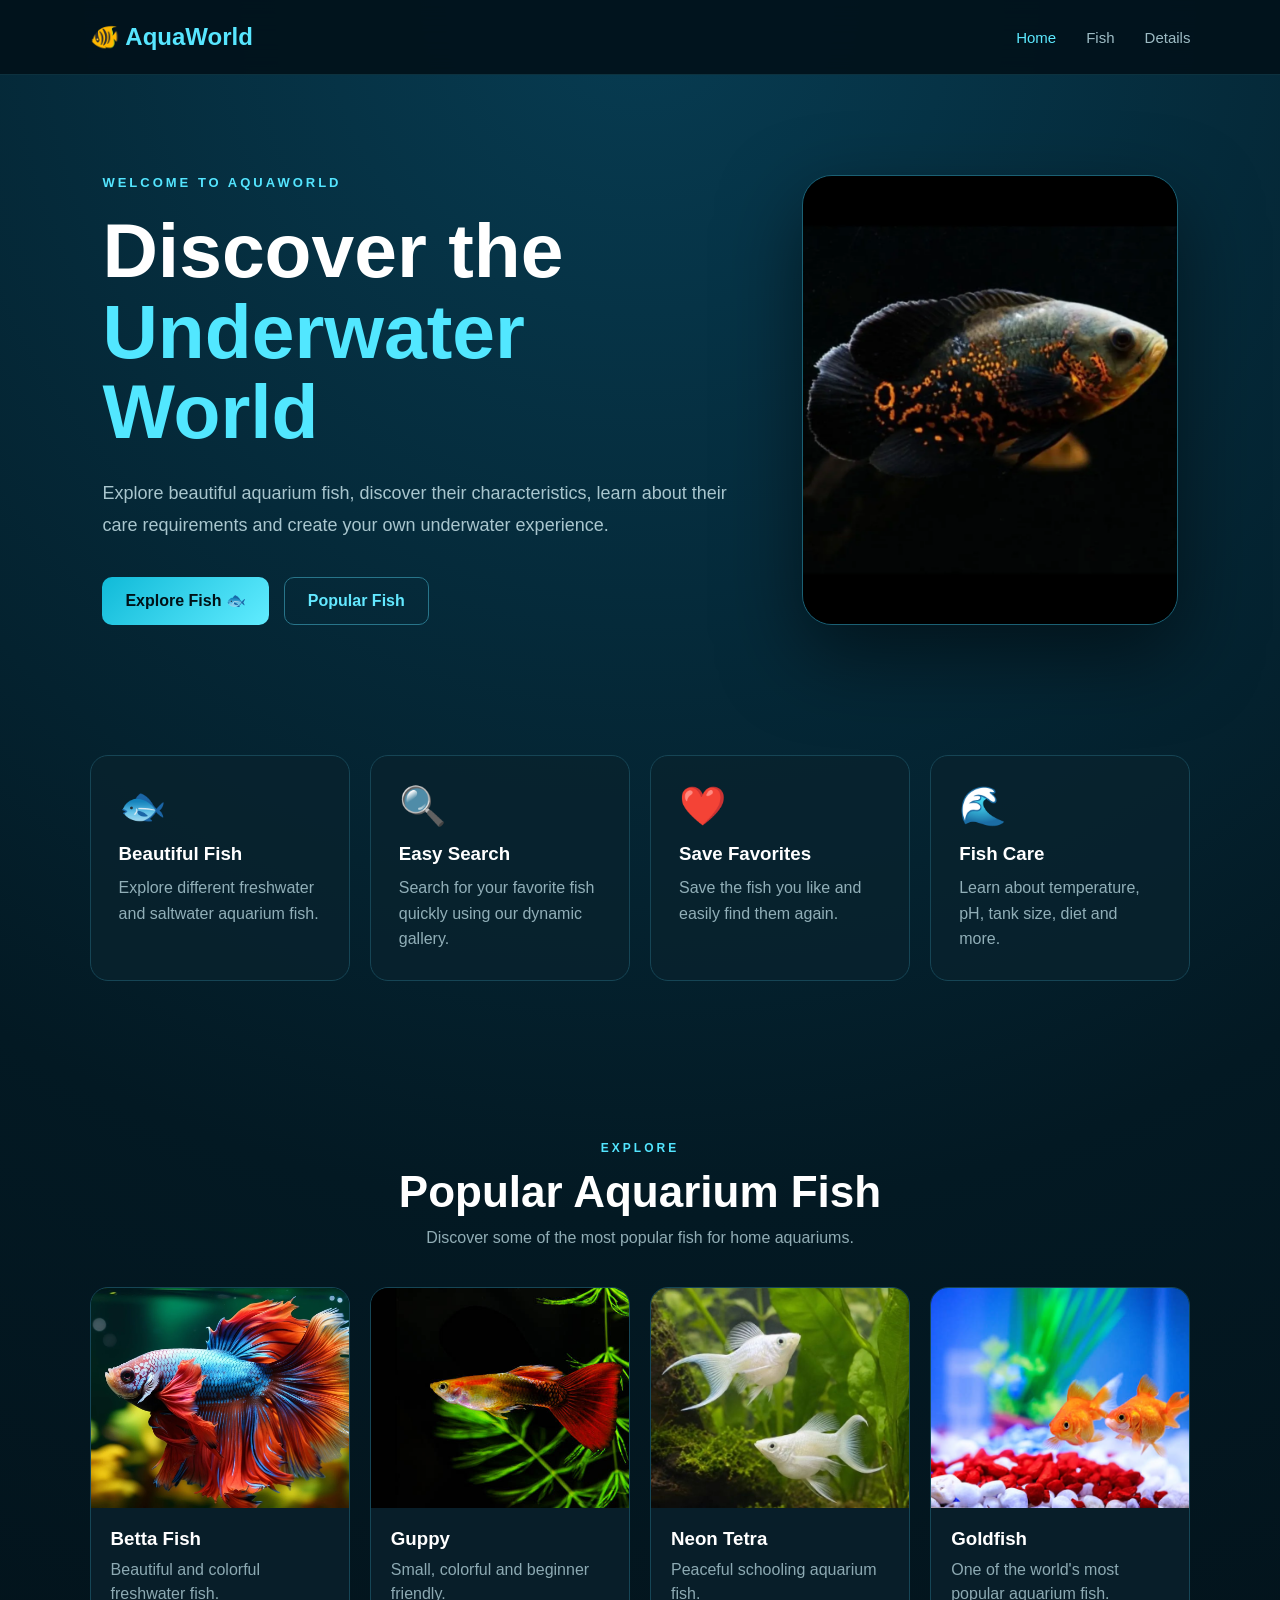
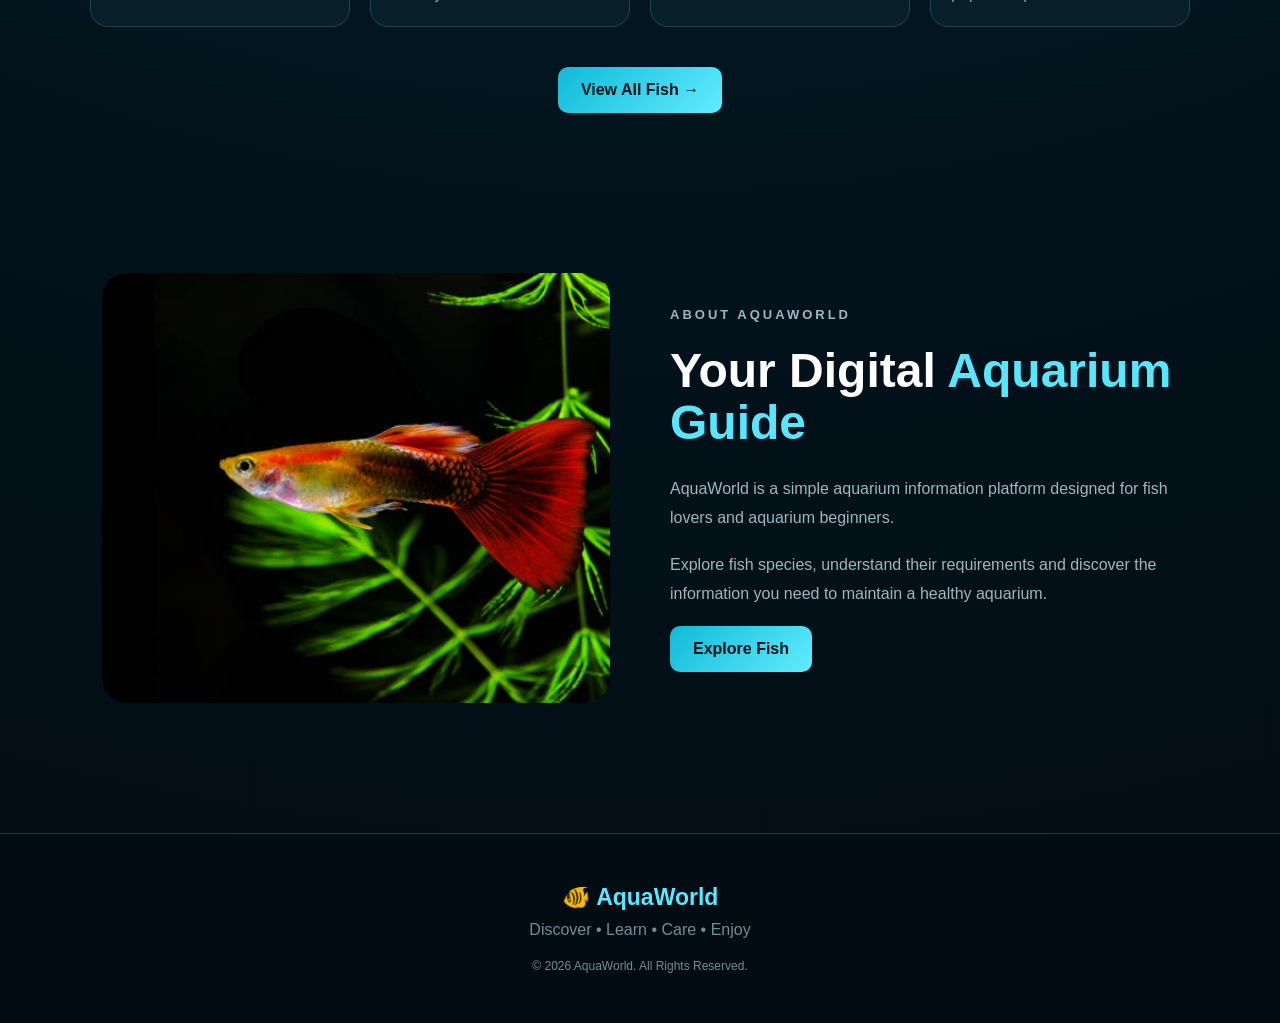
==== AquaWorld/index.html @ abb65be9 "Initial AquaWorld website" ====
<!DOCTYPE html>
<html lang="en">
<head>
    <meta charset="UTF-8">
    <meta name="viewport" content="width=device-width, initial-scale=1.0">

    <title>AquaWorld | Underwater World</title>

    <link rel="stylesheet" href="css/style.css">
</head>

<body>

    <!-- Animated bubbles -->
    <div class="bubbles">
        <span></span>
        <span></span>
        <span></span>
        <span></span>
        <span></span>
        <span></span>
        <span></span>
        <span></span>
    </div>

    <!-- Navigation -->
    <header class="navbar">

        <div class="logo">
            🐠 AquaWorld
        </div>

        <nav>
            <a href="index.html" class="active">Home</a>
            <a href="fish.html">Fish</a>
            <a href="details.html">Details</a>
        </nav>

    </header>


    <!-- Hero Section -->
    <section class="hero">

        <div class="hero-content">

            <p class="small-title">
                WELCOME TO AQUAWORLD
            </p>

            <h1>
                Discover the
                <span>Underwater World</span>
            </h1>

            <p>
                Explore beautiful aquarium fish, discover their characteristics,
                learn about their care requirements and create your own underwater
                experience.
            </p>

            <div class="hero-buttons">

                <a href="fish.html" class="btn">
                    Explore Fish 🐟
                </a>

                <a href="#popular" class="btn secondary">
                    Popular Fish
                </a>

            </div>

        </div>

        <div class="hero-image">

            <img
                src="images/oscar.jpg"
                alt="Oscar Fish"
            >

        </div>

    </section>


    <!-- Features -->
    <section class="features">

        <div class="feature-card">

            <div class="feature-icon">
                🐟
            </div>

            <h3>
                Beautiful Fish
            </h3>

            <p>
                Explore different freshwater and saltwater aquarium fish.
            </p>

        </div>


        <div class="feature-card">

            <div class="feature-icon">
                🔍
            </div>

            <h3>
                Easy Search
            </h3>

            <p>
                Search for your favorite fish quickly using our dynamic gallery.
            </p>

        </div>


        <div class="feature-card">

            <div class="feature-icon">
                ❤️
            </div>

            <h3>
                Save Favorites
            </h3>

            <p>
                Save the fish you like and easily find them again.
            </p>

        </div>


        <div class="feature-card">

            <div class="feature-icon">
                🌊
            </div>

            <h3>
                Fish Care
            </h3>

            <p>
                Learn about temperature, pH, tank size, diet and more.
            </p>

        </div>

    </section>


    <!-- Popular Fish -->
    <section class="popular" id="popular">

        <div class="section-heading">

            <p>
                EXPLORE
            </p>

            <h2>
                Popular Aquarium Fish
            </h2>

            <span>
                Discover some of the most popular fish for home aquariums.
            </span>

        </div>


        <div class="popular-grid">

            <div class="popular-card">

                <img
                    src="images/betta.jpg"
                    alt="Betta Fish"
                >

                <div>
                    <h3>Betta Fish</h3>
                    <p>Beautiful and colorful freshwater fish.</p>
                </div>

            </div>


            <div class="popular-card">

                <img
                    src="images/guppy.jpg"
                    alt="Guppy"
                >

                <div>
                    <h3>Guppy</h3>
                    <p>Small, colorful and beginner friendly.</p>
                </div>

            </div>


            <div class="popular-card">

                <img
                    src="images/moully.jpg"
                    alt="Moully"
                >

                <div>
                    <h3>Neon Tetra</h3>
                    <p>Peaceful schooling aquarium fish.</p>
                </div>

            </div>


            <div class="popular-card">

                <img
                    src="images/gold.jpg"
                    alt="gold"
                >

                <div>
                    <h3>Goldfish</h3>
                    <p>One of the world's most popular aquarium fish.</p>
                </div>

            </div>

        </div>


        <div class="center-button">

            <a href="fish.html" class="btn">
                View All Fish →
            </a>

        </div>

    </section>


    <!-- About -->
    <section class="about">

        <div class="about-image">

            <img
                src="images/guppy.jpg"
                alt="guppy"
            >

        </div>


        <div class="about-content">

            <p class="small-title">
                ABOUT AQUAWORLD
            </p>

            <h2>
                Your Digital
                <span>Aquarium Guide</span>
            </h2>

            <p>
                AquaWorld is a simple aquarium information platform designed
                for fish lovers and aquarium beginners.
            </p>

            <p>
                Explore fish species, understand their requirements and
                discover the information you need to maintain a healthy
                aquarium.
            </p>

            <a href="fish.html" class="btn">
                Explore Fish
            </a>

        </div>

    </section>


    <!-- Footer -->
    <footer>

        <div class="footer-logo">
            🐠 AquaWorld
        </div>

        <p>
            Discover • Learn • Care • Enjoy
        </p>

        <p class="copyright">
            © 2026 AquaWorld. All Rights Reserved.
        </p>

    </footer>


</body>
</html>
---- AquaWorld/css/style.css ----
/* =========================================
   GLOBAL
========================================= */

* {
    margin: 0;
    padding: 0;
    box-sizing: border-box;
}


html {
    scroll-behavior: smooth;
}


body {

    font-family:
        Arial,
        Helvetica,
        sans-serif;

    background:
        radial-gradient(
            circle at top,
            #073c52 0%,
            #031923 45%,
            #020b11 100%
        );

    color: #ffffff;

    min-height: 100vh;

    overflow-x: hidden;

}


a {
    text-decoration: none;
    color: inherit;
}


img {
    max-width: 100%;
    display: block;
}


/* =========================================
   NAVBAR
========================================= */

.navbar {

    height: 75px;

    display: flex;

    align-items: center;

    justify-content: space-between;

    padding: 0 7%;

    position: sticky;

    top: 0;

    z-index: 1000;

    background:
        rgba(2, 18, 27, 0.92);

    backdrop-filter: blur(15px);

    border-bottom:
        1px solid rgba(80, 220, 255, 0.15);

}


.logo {

    font-size: 24px;

    font-weight: 800;

    color: #57e6ff;

}


.navbar nav {

    display: flex;

    gap: 30px;

}


.navbar nav a {

    color: #9dbbc4;

    font-size: 15px;

    transition: 0.3s;

}


.navbar nav a:hover,
.navbar nav a.active {

    color: #5ce9ff;

}


/* =========================================
   HERO
========================================= */

.hero {

    min-height: 650px;

    padding:
        70px 8%;

    display: flex;

    align-items: center;

    justify-content: space-between;

    gap: 50px;

}


.hero-content {

    max-width: 650px;

}


.small-title {

    color: #54e5ff;

    font-size: 13px;

    font-weight: 700;

    letter-spacing: 3px;

    margin-bottom: 20px;

}


.hero h1 {

    font-size:
        clamp(45px, 6vw, 78px);

    line-height: 1.05;

    margin-bottom: 25px;

}


.hero h1 span {

    display: block;

    color: #52e7ff;

}


.hero-content > p:not(.small-title) {

    color: #a9c6ce;

    font-size: 18px;

    line-height: 1.8;

}


.hero-buttons {

    display: flex;

    gap: 15px;

    margin-top: 35px;

}


.btn {

    display: inline-block;

    padding:
        14px 23px;

    border-radius: 10px;

    background:
        linear-gradient(
            135deg,
            #10bad8,
            #61ecff
        );

    color: #001218;

    font-weight: 800;

    border: none;

    cursor: pointer;

    transition: 0.3s;

}


.btn:hover {

    transform:
        translateY(-3px);

    box-shadow:
        0 10px 30px
        rgba(41, 215, 242, 0.25);

}


.btn.secondary {

    background:
        transparent;

    color: #63e8ff;

    border:
        1px solid #28758a;

}


.hero-image {

    width: 45%;

}


.hero-image img {

    width: 100%;

    height: 450px;

    object-fit: cover;

    border-radius: 30px;

    border:
        1px solid #1b6073;

    box-shadow:
        0 30px 80px
        rgba(0, 0, 0, 0.5);

}


/* =========================================
   FEATURES
========================================= */

.features {

    padding:
        30px 7% 80px;

    display: grid;

    grid-template-columns:
        repeat(4, 1fr);

    gap: 20px;

}


.feature-card {

    padding: 28px;

    background:
        rgba(8, 34, 46, 0.8);

    border:
        1px solid #164555;

    border-radius: 18px;

    transition: 0.3s;

}


.feature-card:hover {

    transform:
        translateY(-8px);

    border-color:
        #42dced;

}


.feature-icon {

    font-size: 38px;

    margin-bottom: 15px;

}


.feature-card h3 {

    margin-bottom: 10px;

}


.feature-card p {

    color: #91afb8;

    line-height: 1.6;

}


/* =========================================
   SECTION HEADING
========================================= */

.section-heading {

    text-align: center;

    margin-bottom: 40px;

}


.section-heading p {

    color: #53e5ff;

    font-size: 12px;

    letter-spacing: 3px;

    font-weight: 800;

}


.section-heading h1,
.section-heading h2 {

    font-size: 44px;

    margin:
        12px 0;

}


.section-heading span {

    color: #91adb5;

}


/* =========================================
   POPULAR
========================================= */

.popular {

    padding:
        80px 7%;

}


.popular-grid {

    display: grid;

    grid-template-columns:
        repeat(4, 1fr);

    gap: 20px;

}


.popular-card {

    background:
        #081e29;

    border:
        1px solid #164656;

    border-radius: 18px;

    overflow: hidden;

    transition: 0.3s;

}


.popular-card:hover {

    transform:
        translateY(-7px);

}


.popular-card img {

    width: 100%;

    height: 220px;

    object-fit: cover;

}


.popular-card div {

    padding: 20px;

}


.popular-card h3 {

    margin-bottom: 8px;

}


.popular-card p {

    color: #8daab3;

    line-height: 1.5;

}


.center-button {

    text-align: center;

    margin-top: 40px;

}


/* =========================================
   ABOUT
========================================= */

.about {

    padding:
        80px 8%;

    display: grid;

    grid-template-columns:
        1fr 1fr;

    gap: 60px;

    align-items: center;

}


.about-image img {

    height: 430px;

    width: 100%;

    object-fit: cover;

    border-radius: 25px;

}


.about-content h2 {

    font-size: 48px;

    line-height: 1.1;

    margin-bottom: 25px;

}


.about-content h2 span {

    color: #58e6ff;

}


.about-content p {

    color: #9db8c0;

    line-height: 1.8;

    margin-bottom: 18px;

}


/* =========================================
   FISH PAGE
========================================= */

.fish-page {

    padding:
        70px 7%;

    min-height: 80vh;

}


.search-container {

    max-width: 700px;

    margin:
        0 auto 25px;

}


#searchInput {

    width: 100%;

    padding:
        17px 20px;

    border-radius: 12px;

    border:
        1px solid #20566a;

    background:
        #071d28;

    color: white;

    font-size: 16px;

    outline: none;

}


#searchInput:focus {

    border-color:
        #50e5ff;

}


.filters {

    display: flex;

    justify-content: center;

    flex-wrap: wrap;

    gap: 10px;

    margin-bottom: 40px;

}


.filter-btn {

    padding:
        11px 20px;

    border-radius: 30px;

    border:
        1px solid #205365;

    background:
        #071b25;

    color: #a3bdc5;

    cursor: pointer;

}


.filter-btn:hover,
.filter-btn.active {

    background:
        #35d5ed;

    color: #001217;

}


/* =========================================
   FISH GRID
========================================= */

.fish-grid {

    display: grid;

    grid-template-columns:
        repeat(4, 1fr);

    gap: 22px;

}


.fish-card {

    background:
        #081d28;

    border:
        1px solid #174555;

    border-radius: 18px;

    overflow: hidden;

    transition: 0.3s;

}


.fish-card:hover {

    transform:
        translateY(-8px);

    border-color:
        #3bdced;

    box-shadow:
        0 15px 40px
        rgba(0, 200, 230, 0.1);

}


.fish-image-container {

    height: 230px;

    position: relative;

    overflow: hidden;

}


.fish-image-container img {

    width: 100%;

    height: 100%;

    object-fit: cover;

    transition: 0.5s;

}


.fish-card:hover
.fish-image-container img {

    transform: scale(1.07);

}


.favorite-btn {

    position: absolute;

    top: 12px;

    right: 12px;

    width: 40px;

    height: 40px;

    border-radius: 50%;

    border: none;

    background:
        rgba(0, 15, 22, 0.7);

    cursor: pointer;

    font-size: 18px;

}


.fish-card-content {

    padding: 20px;

}


.fish-type {

    display: inline-block;

    padding:
        5px 9px;

    background:
        #0b3543;

    color:
        #5fe7fb;

    border-radius: 20px;

    font-size: 11px;

    font-weight: bold;

}


.fish-card h3 {

    font-size: 22px;

    margin:
        12px 0 5px;

}


.scientific {

    color:
        #7197a1;

    font-style: italic;

    margin-bottom: 12px;

}


.fish-card-content > p {

    color:
        #91adb5;

    line-height: 1.5;

    font-size: 14px;

}


.fish-info {

    display: flex;

    justify-content: space-between;

    gap: 10px;

    margin:
        18px 0;

    color:
        #75d8e8;

    font-size: 12px;

}


.card-bottom {

    display: flex;

    justify-content: space-between;

    align-items: center;

}


.difficulty {

    color:
        #71e4a1;

    font-size: 12px;

    font-weight: bold;

}


.details-btn {

    color:
        #5de4fb;

    font-size: 13px;

    font-weight: bold;

}


/* =========================================
   NO RESULTS
========================================= */

.no-results {

    text-align: center;

    display: none;

    padding: 70px;

    color: #91abb3;

}


/* =========================================
   DETAILS
========================================= */

.details-page {

    padding:
        60px 8%;

    min-height: 80vh;

}


.back-button {

    display: inline-block;

    color:
        #61e7fa;

    margin-bottom: 30px;

}


.details-container {

    display: grid;

    grid-template-columns:
        1fr 1fr;

    gap: 50px;

    align-items: center;

}


.details-image img {

    width: 100%;

    height: 500px;

    object-fit: cover;

    border-radius: 25px;

    border:
        1px solid #21576a;

}


.details-content h1 {

    font-size: 55px;

    margin:
        15px 0 5px;

}


.details-content
.scientific {

    margin-bottom: 20px;

}


.description {

    color:
        #9ebbc3;

    line-height: 1.8;

    margin-bottom: 25px;

}


.details-grid {

    display: grid;

    grid-template-columns:
        1fr 1fr;

    gap: 12px;

    margin-bottom: 30px;

}


.details-grid div {

    padding: 16px;

    border:
        1px solid #194656;

    background:
        #071c27;

    border-radius: 12px;

}


.details-grid span {

    display: block;

    color:
        #769aa4;

    font-size: 12px;

    margin-bottom: 7px;

}


.details-grid strong {

    color:
        #62e5f7;

}


/* =========================================
   CARE
========================================= */

.care-section {

    display: grid;

    grid-template-columns:
        repeat(3, 1fr);

    gap: 20px;

    margin-top: 50px;

}


.care-card {

    padding: 30px;

    background:
        #081d28;

    border:
        1px solid #194858;

    border-radius: 18px;

}


.care-icon {

    font-size: 35px;

    margin-bottom: 15px;

}


.care-card h2 {

    margin-bottom: 15px;

}


.care-card p {

    color:
        #92afb7;

    line-height: 1.7;

}


/* =========================================
   NOT FOUND
========================================= */

.not-found {

    text-align: center;

    width: 100%;

    padding: 100px;

}


.not-found h1 {

    margin-bottom: 20px;

}


/* =========================================
   FOOTER
========================================= */

footer {

    text-align: center;

    padding:
        50px 20px;

    border-top:
        1px solid #123b49;

    margin-top: 50px;

    background:
        rgba(1, 13, 19, 0.5);

}


.footer-logo {

    color:
        #5ce6ff;

    font-size: 23px;

    font-weight: bold;

    margin-bottom: 10px;

}


footer p {

    color:
        #718f98;

}


.copyright {

    margin-top: 20px;

    font-size: 12px;

}


/* =========================================
   BUBBLES
========================================= */

.bubbles {

    position: fixed;

    inset: 0;

    pointer-events: none;

    overflow: hidden;

    z-index: 0;

}


.bubbles span {

    position: absolute;

    bottom: -50px;

    width: 10px;

    height: 10px;

    border-radius: 50%;

    border:
        1px solid rgba(105, 229, 255, 0.5);

    background:
        rgba(100, 220, 255, 0.08);

    animation:
        bubble 12s linear infinite;

}


.bubbles span:nth-child(1) {

    left: 10%;

    animation-delay: 1s;

}


.bubbles span:nth-child(2) {

    left: 25%;

    animation-delay: 4s;

}


.bubbles span:nth-child(3) {

    left: 40%;

    animation-delay: 7s;

}


.bubbles span:nth-child(4) {

    left: 55%;

    animation-delay: 2s;

}


.bubbles span:nth-child(5) {

    left: 70%;

    animation-delay: 5s;

}


.bubbles span:nth-child(6) {

    left: 85%;

    animation-delay: 8s;

}


.bubbles span:nth-child(7) {

    left: 92%;

    animation-delay: 3s;

}


.bubbles span:nth-child(8) {

    left: 35%;

    animation-delay: 10s;

}


@keyframes bubble {

    0% {

        transform:
            translateY(0)
            scale(1);

        opacity: 0;

    }

    10% {

        opacity: 0.7;

    }

    100% {

        transform:
            translateY(-110vh)
            scale(1.5);

        opacity: 0;

    }

}


/* =========================================
   RESPONSIVE
========================================= */

@media (max-width: 1100px) {

    .fish-grid {

        grid-template-columns:
            repeat(3, 1fr);

    }


    .popular-grid {

        grid-template-columns:
            repeat(2, 1fr);

    }


    .features {

        grid-template-columns:
            repeat(2, 1fr);

    }

}


@media (max-width: 800px) {

    .navbar {

        padding:
            0 5%;

    }


    .navbar nav {

        gap: 12px;

    }


    .hero {

        flex-direction: column;

        text-align: center;

    }


    .hero-image {

        width: 100%;

    }


    .hero-buttons {

        justify-content: center;

    }


    .fish-grid {

        grid-template-columns:
            repeat(2, 1fr);

    }


    .about {

        grid-template-columns:
            1fr;

    }


    .details-container {

        grid-template-columns:
            1fr;

    }


    .care-section {

        grid-template-columns:
            1fr;

    }

}


@media (max-width: 550px) {

    .navbar {

        height: auto;

        padding:
            18px 5%;

        flex-direction: column;

        gap: 15px;

    }


    .hero {

        padding:
            60px 5%;

    }


    .hero h1 {

        font-size: 43px;

    }


    .hero-buttons {

        flex-direction: column;

    }


    .features {

        grid-template-columns:
            1fr;

    }


    .fish-grid {

        grid-template-columns:
            1fr;

    }


    .popular-grid {

        grid-template-columns:
            1fr;

    }


    .section-heading h1,
    .section-heading h2 {

        font-size: 34px;

    }


    .details-content h1 {

        font-size: 40px;

    }


    .details-grid {

        grid-template-columns:
            1fr;

    }

}
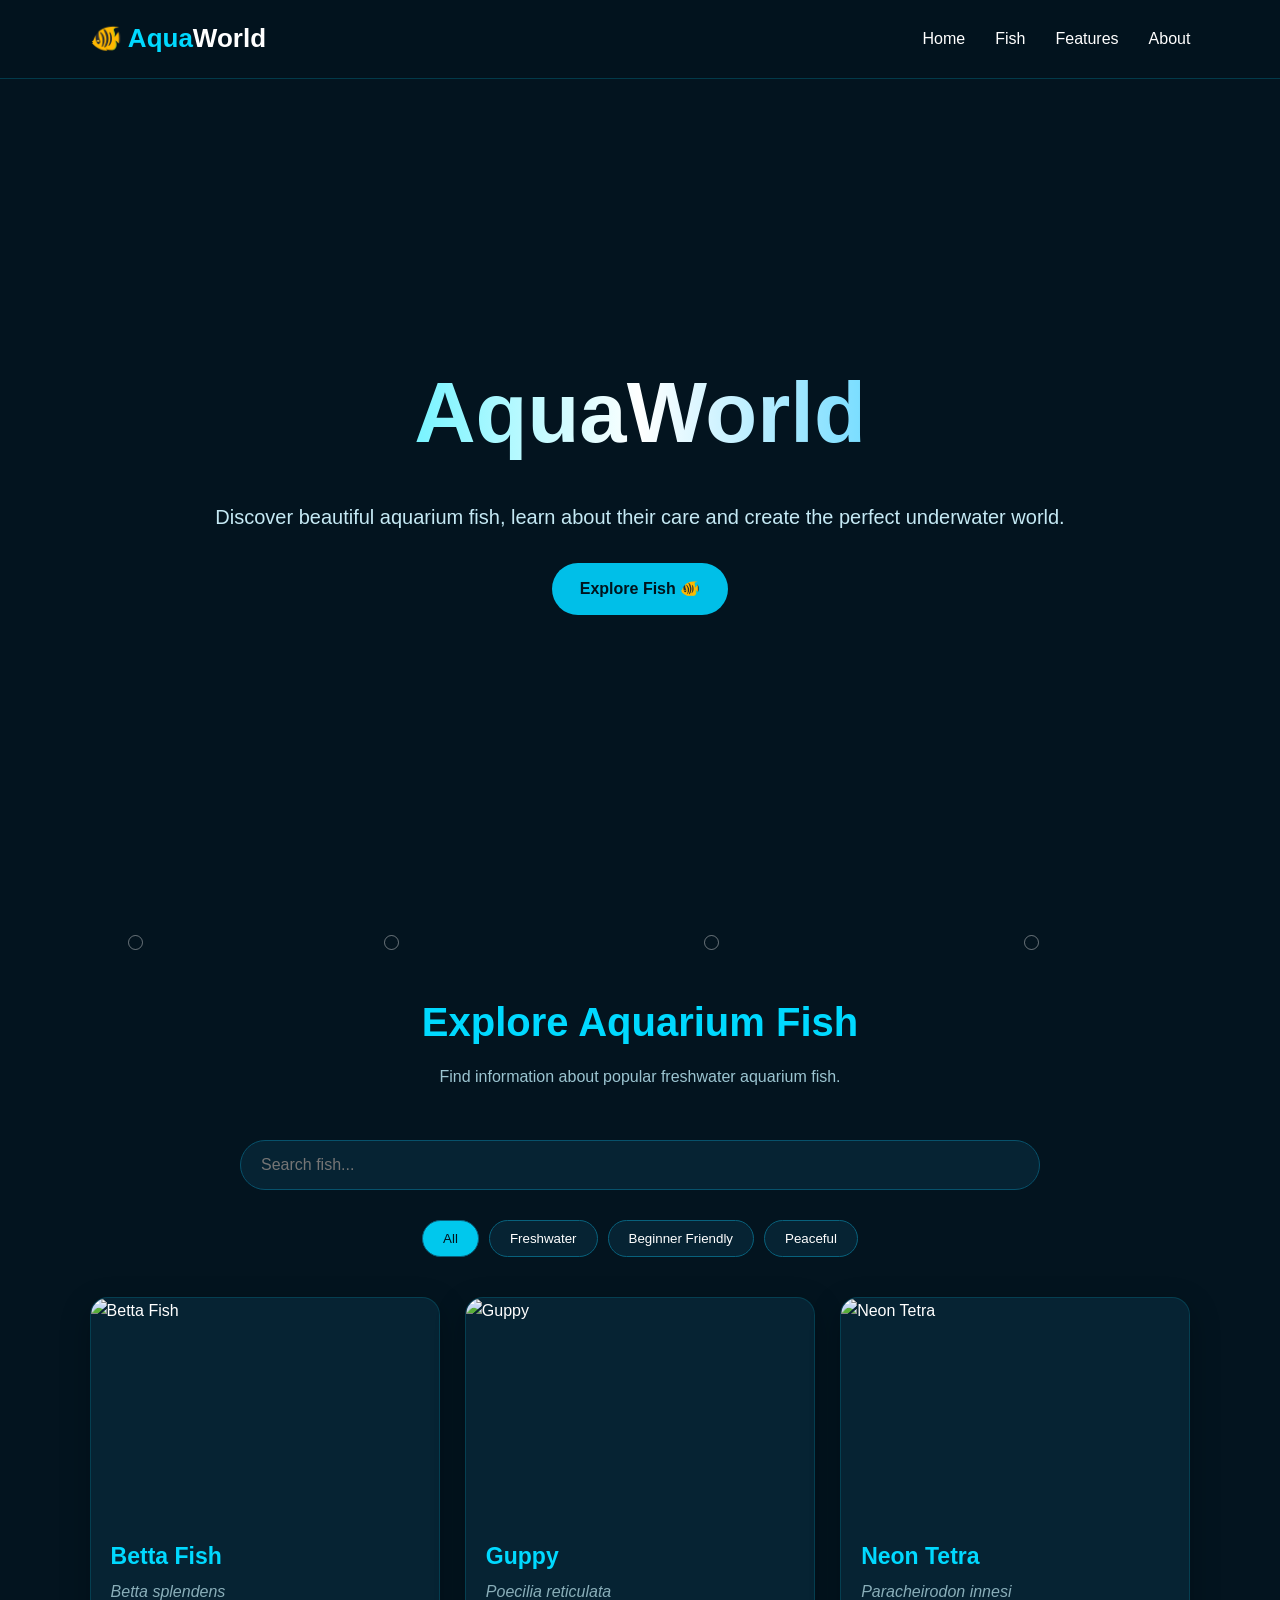
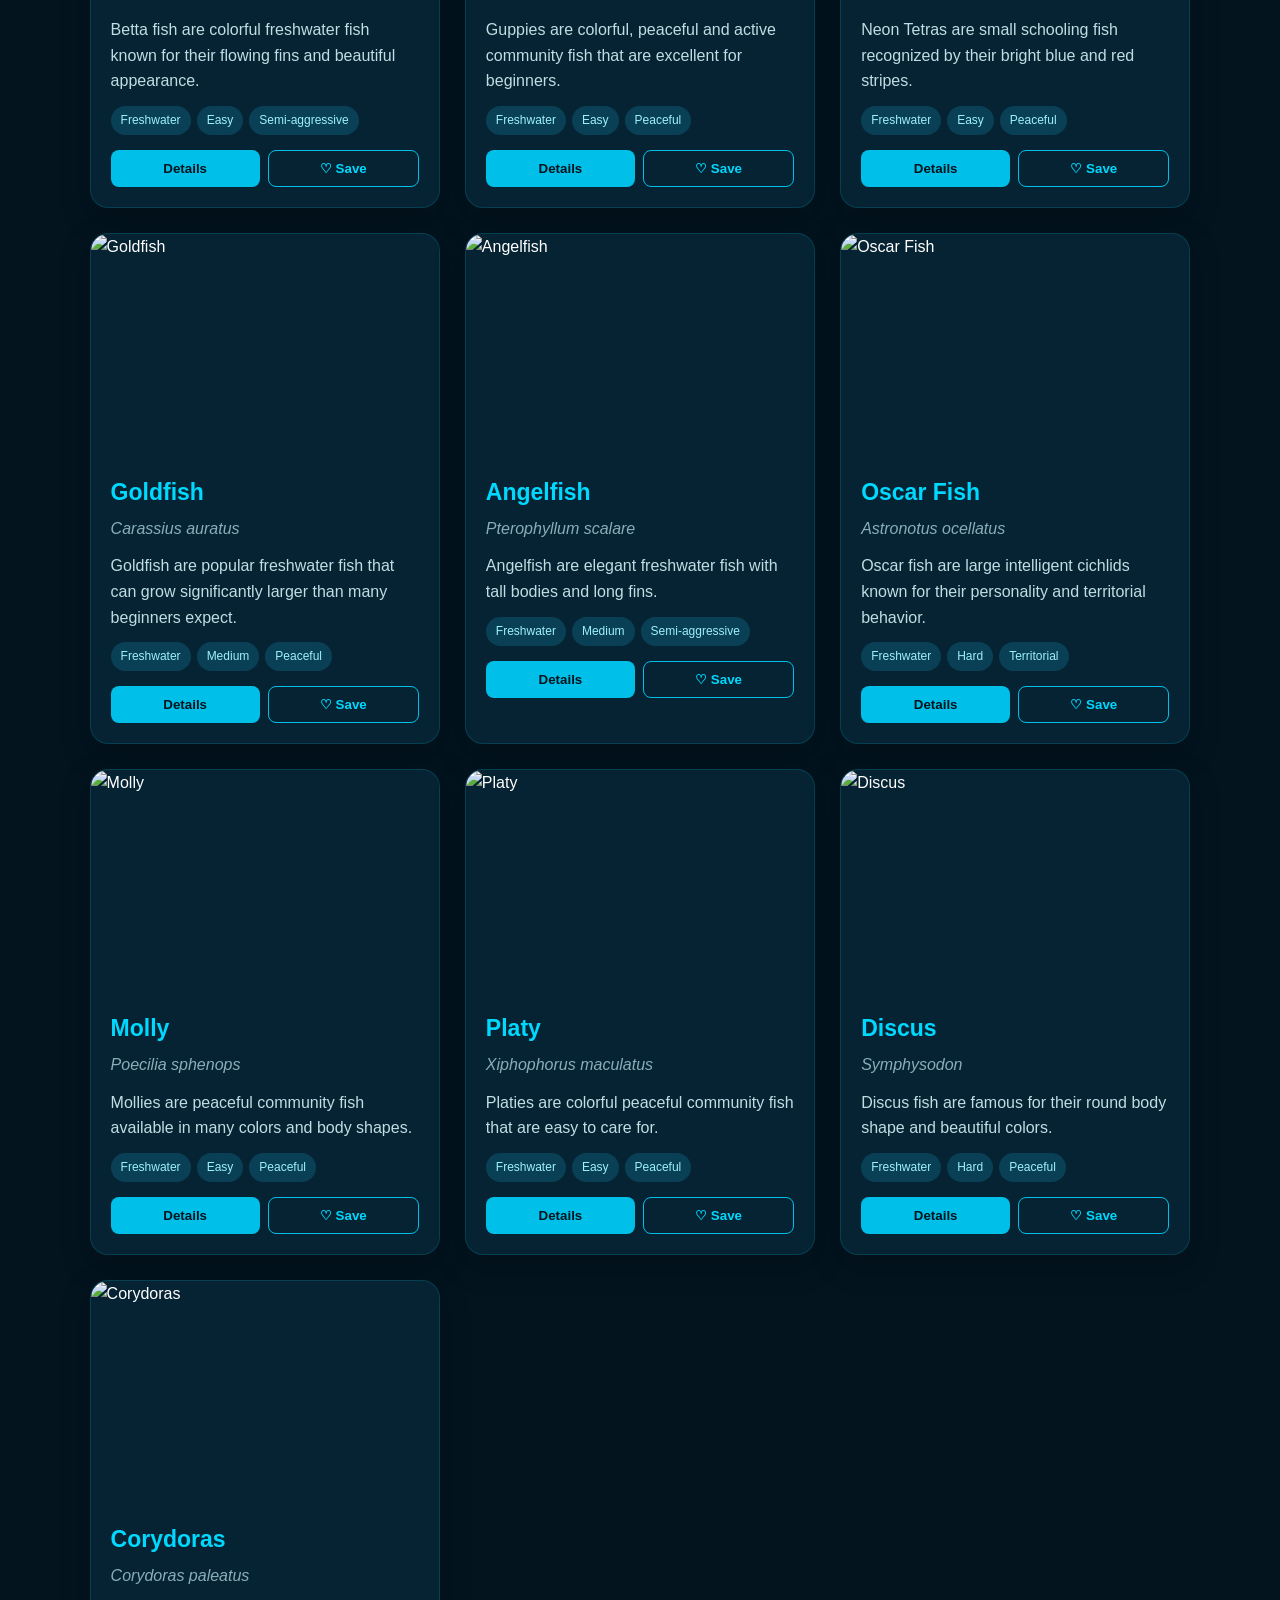
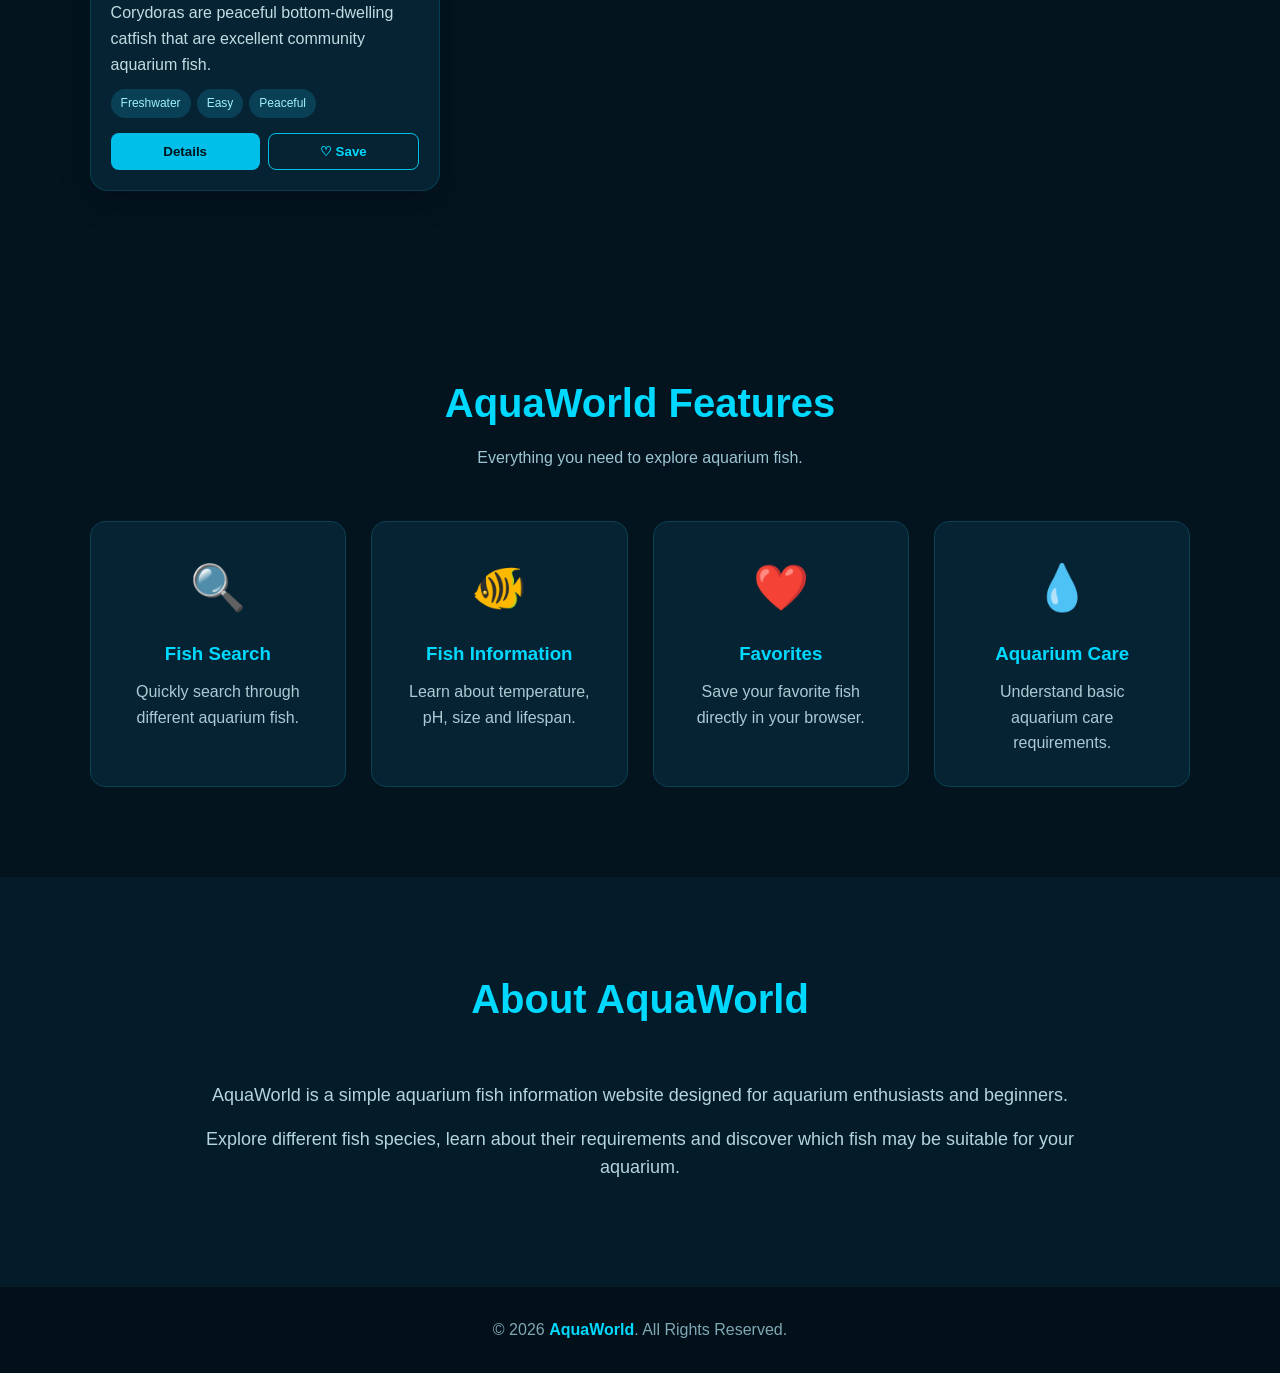
==== commit 77f41a08: "Converted AquaWorld to single HTML file" ====
--- a/AquaWorld/index.html
+++ b/AquaWorld/index.html
@@ -1,319 +1,1881 @@
 <!DOCTYPE html>
 <html lang="en">
 <head>
-    <meta charset="UTF-8">
-    <meta name="viewport" content="width=device-width, initial-scale=1.0">
-
-    <title>AquaWorld | Underwater World</title>
-
-    <link rel="stylesheet" href="css/style.css">
+<meta charset="UTF-8">
+<meta name="viewport" content="width=device-width, initial-scale=1.0">
+
+<title>AquaWorld - Aquarium Fish Guide</title>
+
+<style>
+
+/* =========================
+   GLOBAL
+========================= */
+
+* {
+    margin: 0;
+    padding: 0;
+    box-sizing: border-box;
+}
+
+html {
+    scroll-behavior: smooth;
+}
+
+body {
+    font-family: Arial, Helvetica, sans-serif;
+    background: #03141f;
+    color: white;
+    line-height: 1.6;
+}
+
+/* =========================
+   NAVBAR
+========================= */
+
+nav {
+    position: fixed;
+    top: 0;
+    left: 0;
+    width: 100%;
+    z-index: 1000;
+
+    display: flex;
+    justify-content: space-between;
+    align-items: center;
+
+    padding: 18px 7%;
+
+    background: rgba(3, 20, 31, 0.92);
+    backdrop-filter: blur(10px);
+
+    border-bottom: 1px solid rgba(0, 212, 255, 0.2);
+}
+
+.logo {
+    font-size: 26px;
+    font-weight: bold;
+    color: #00d9ff;
+}
+
+.logo span {
+    color: white;
+}
+
+nav ul {
+    display: flex;
+    gap: 30px;
+    list-style: none;
+}
+
+nav ul li a {
+    text-decoration: none;
+    color: white;
+    font-weight: 500;
+    transition: 0.3s;
+}
+
+nav ul li a:hover {
+    color: #00d9ff;
+}
+
+/* =========================
+   HERO
+========================= */
+
+.hero {
+    min-height: 100vh;
+
+    display: flex;
+    align-items: center;
+    justify-content: center;
+
+    text-align: center;
+
+    padding: 120px 20px 60px;
+
+    background:
+        linear-gradient(
+            rgba(3, 20, 31, 0.65),
+            rgba(3, 20, 31, 0.95)
+        ),
+        url("https://images.unsplash.com/photo-1544551763-46a013bb70d5?auto=format&fit=crop&w=1600&q=80");
+
+    background-size: cover;
+    background-position: center;
+}
+
+.hero-content {
+    max-width: 850px;
+}
+
+.hero h1 {
+    font-size: clamp(45px, 7vw, 85px);
+    margin-bottom: 20px;
+
+    background: linear-gradient(
+        90deg,
+        #00eaff,
+        #ffffff,
+        #00bfff
+    );
+
+    -webkit-background-clip: text;
+    -webkit-text-fill-color: transparent;
+}
+
+.hero p {
+    font-size: 20px;
+    color: #c5e9f4;
+    margin-bottom: 30px;
+}
+
+.btn {
+    display: inline-block;
+    padding: 13px 28px;
+
+    background: #00bfe8;
+    color: #00141d;
+
+    text-decoration: none;
+    border-radius: 30px;
+
+    font-weight: bold;
+
+    transition: 0.3s;
+}
+
+.btn:hover {
+    background: white;
+    transform: translateY(-3px);
+}
+
+/* =========================
+   SECTIONS
+========================= */
+
+section {
+    padding: 90px 7%;
+}
+
+.section-title {
+    text-align: center;
+    margin-bottom: 50px;
+}
+
+.section-title h2 {
+    font-size: 40px;
+    color: #00d9ff;
+    margin-bottom: 10px;
+}
+
+.section-title p {
+    color: #9cc5d1;
+}
+
+/* =========================
+   SEARCH
+========================= */
+
+.search-container {
+    max-width: 800px;
+    margin: 0 auto 30px;
+
+    display: flex;
+    gap: 10px;
+}
+
+.search-container input {
+    flex: 1;
+
+    padding: 15px 20px;
+
+    border-radius: 30px;
+    border: 1px solid #07516b;
+
+    background: #062333;
+    color: white;
+
+    outline: none;
+
+    font-size: 16px;
+}
+
+.search-container input:focus {
+    border-color: #00d9ff;
+}
+
+/* =========================
+   FILTER BUTTONS
+========================= */
+
+.filters {
+    display: flex;
+    justify-content: center;
+    flex-wrap: wrap;
+
+    gap: 10px;
+
+    margin-bottom: 40px;
+}
+
+.filter-btn {
+    border: 1px solid #08617c;
+
+    background: #062333;
+    color: white;
+
+    padding: 10px 20px;
+
+    border-radius: 25px;
+
+    cursor: pointer;
+
+    transition: 0.3s;
+}
+
+.filter-btn:hover,
+.filter-btn.active {
+    background: #00c8ed;
+    color: #00141d;
+}
+
+/* =========================
+   FISH GRID
+========================= */
+
+.fish-grid {
+    display: grid;
+
+    grid-template-columns:
+        repeat(auto-fit, minmax(260px, 1fr));
+
+    gap: 25px;
+}
+
+/* =========================
+   FISH CARD
+========================= */
+
+.fish-card {
+    background: #062333;
+
+    border: 1px solid rgba(0, 217, 255, 0.15);
+
+    border-radius: 18px;
+
+    overflow: hidden;
+
+    transition: 0.3s;
+
+    box-shadow: 0 10px 30px rgba(0, 0, 0, 0.25);
+}
+
+.fish-card:hover {
+    transform: translateY(-8px);
+
+    border-color: #00d9ff;
+
+    box-shadow:
+        0 15px 40px rgba(0, 217, 255, 0.15);
+}
+
+.fish-image {
+    width: 100%;
+    height: 220px;
+
+    object-fit: cover;
+
+    display: block;
+}
+
+.fish-info {
+    padding: 20px;
+}
+
+.fish-info h3 {
+    color: #00d9ff;
+    font-size: 23px;
+    margin-bottom: 5px;
+}
+
+.scientific {
+    color: #89aeb9;
+    font-style: italic;
+    margin-bottom: 12px;
+}
+
+.fish-info p {
+    color: #c1dce3;
+    margin-bottom: 10px;
+}
+
+.tags {
+    display: flex;
+    flex-wrap: wrap;
+    gap: 6px;
+
+    margin: 12px 0;
+}
+
+.tag {
+    padding: 5px 10px;
+
+    background: #0a4055;
+    color: #9defff;
+
+    border-radius: 15px;
+
+    font-size: 12px;
+}
+
+.card-buttons {
+    display: flex;
+    gap: 8px;
+    margin-top: 15px;
+}
+
+.details-btn,
+.favorite-btn {
+    flex: 1;
+
+    padding: 10px;
+
+    border-radius: 8px;
+
+    cursor: pointer;
+
+    font-weight: bold;
+}
+
+.details-btn {
+    border: none;
+
+    background: #00bfe8;
+    color: #00141d;
+}
+
+.favorite-btn {
+    border: 1px solid #00bfe8;
+
+    background: transparent;
+    color: #00d9ff;
+}
+
+.favorite-btn.active {
+    background: #00bfe8;
+    color: #00141d;
+}
+
+/* =========================
+   FEATURES
+========================= */
+
+.features {
+    display: grid;
+
+    grid-template-columns:
+        repeat(auto-fit, minmax(220px, 1fr));
+
+    gap: 25px;
+}
+
+.feature {
+    padding: 30px;
+
+    background: #062333;
+
+    border-radius: 15px;
+
+    text-align: center;
+
+    border: 1px solid #0a4153;
+
+    transition: 0.3s;
+}
+
+.feature:hover {
+    transform: translateY(-5px);
+    border-color: #00d9ff;
+}
+
+.feature-icon {
+    font-size: 45px;
+    margin-bottom: 15px;
+}
+
+.feature h3 {
+    color: #00d9ff;
+    margin-bottom: 10px;
+}
+
+.feature p {
+    color: #a9cbd4;
+}
+
+/* =========================
+   ABOUT
+========================= */
+
+.about {
+    background: #041b29;
+}
+
+.about-content {
+    max-width: 900px;
+    margin: auto;
+
+    text-align: center;
+}
+
+.about-content p {
+    color: #b5d5de;
+    font-size: 18px;
+    margin-bottom: 15px;
+}
+
+/* =========================
+   FOOTER
+========================= */
+
+footer {
+    text-align: center;
+
+    padding: 30px;
+
+    background: #021019;
+
+    color: #7fa8b4;
+}
+
+footer strong {
+    color: #00d9ff;
+}
+
+/* =========================
+   MODAL
+========================= */
+
+.modal {
+    position: fixed;
+
+    top: 0;
+    left: 0;
+
+    width: 100%;
+    height: 100%;
+
+    background: rgba(0, 0, 0, 0.8);
+
+    display: none;
+
+    align-items: center;
+    justify-content: center;
+
+    padding: 20px;
+
+    z-index: 2000;
+}
+
+.modal.show {
+    display: flex;
+}
+
+.modal-content {
+    width: 100%;
+    max-width: 800px;
+
+    max-height: 90vh;
+
+    overflow-y: auto;
+
+    background: #062333;
+
+    border: 1px solid #00d9ff;
+
+    border-radius: 20px;
+
+    padding: 30px;
+
+    position: relative;
+}
+
+.close {
+    position: absolute;
+
+    right: 20px;
+    top: 15px;
+
+    font-size: 30px;
+
+    color: white;
+
+    cursor: pointer;
+}
+
+.modal-image {
+    width: 100%;
+    height: 300px;
+
+    object-fit: cover;
+
+    border-radius: 15px;
+
+    margin-bottom: 20px;
+}
+
+.modal-content h2 {
+    color: #00d9ff;
+
+    font-size: 32px;
+
+    margin-bottom: 5px;
+}
+
+.modal-content h3 {
+    color: #00d9ff;
+
+    margin-top: 20px;
+    margin-bottom: 10px;
+}
+
+.details-table {
+    width: 100%;
+
+    border-collapse: collapse;
+
+    margin-top: 15px;
+}
+
+.details-table td {
+    padding: 10px;
+
+    border-bottom: 1px solid #124456;
+}
+
+.details-table td:first-child {
+    color: #00d9ff;
+    font-weight: bold;
+}
+
+/* =========================
+   NO RESULTS
+========================= */
+
+.no-results {
+    display: none;
+
+    text-align: center;
+
+    padding: 40px;
+
+    color: #8fb5c0;
+}
+
+/* =========================
+   BUBBLES
+========================= */
+
+.bubble {
+    position: fixed;
+
+    bottom: -50px;
+
+    width: 15px;
+    height: 15px;
+
+    border: 1px solid rgba(255,255,255,0.4);
+
+    border-radius: 50%;
+
+    animation: bubbleUp 10s linear infinite;
+
+    pointer-events: none;
+
+    z-index: 1;
+}
+
+.bubble:nth-child(1) {
+    left: 10%;
+    animation-delay: 1s;
+}
+
+.bubble:nth-child(2) {
+    left: 30%;
+    animation-delay: 3s;
+}
+
+.bubble:nth-child(3) {
+    left: 55%;
+    animation-delay: 5s;
+}
+
+.bubble:nth-child(4) {
+    left: 80%;
+    animation-delay: 2s;
+}
+
+@keyframes bubbleUp {
+
+    0% {
+        transform: translateY(0);
+        opacity: 0;
+    }
+
+    20% {
+        opacity: 1;
+    }
+
+    100% {
+        transform: translateY(-110vh);
+        opacity: 0;
+    }
+}
+
+/* =========================
+   MOBILE
+========================= */
+
+@media (max-width: 768px) {
+
+    nav {
+        padding: 15px 5%;
+    }
+
+    nav ul {
+        gap: 12px;
+    }
+
+    nav ul li a {
+        font-size: 13px;
+    }
+
+    .hero {
+        padding-top: 120px;
+    }
+
+    section {
+        padding: 70px 5%;
+    }
+
+    .search-container {
+        flex-direction: column;
+    }
+
+    .modal-image {
+        height: 220px;
+    }
+}
+
+@media (max-width: 500px) {
+
+    .logo {
+        font-size: 20px;
+    }
+
+    nav ul {
+        gap: 8px;
+    }
+
+    nav ul li a {
+        font-size: 11px;
+    }
+
+    .hero h1 {
+        font-size: 45px;
+    }
+
+    .hero p {
+        font-size: 16px;
+    }
+
+    .section-title h2 {
+        font-size: 30px;
+    }
+}
+
+</style>
 </head>
 
+
 <body>
 
-    <!-- Animated bubbles -->
-    <div class="bubbles">
-        <span></span>
-        <span></span>
-        <span></span>
-        <span></span>
-        <span></span>
-        <span></span>
-        <span></span>
-        <span></span>
+
+<!-- =========================
+     BUBBLES
+========================= -->
+
+<div class="bubble"></div>
+<div class="bubble"></div>
+<div class="bubble"></div>
+<div class="bubble"></div>
+
+
+<!-- =========================
+     NAVIGATION
+========================= -->
+
+<nav>
+
+    <div class="logo">
+        🐠 Aqua<span>World</span>
     </div>
 
-    <!-- Navigation -->
-    <header class="navbar">
-
-        <div class="logo">
-            🐠 AquaWorld
-        </div>
-
-        <nav>
-            <a href="index.html" class="active">Home</a>
-            <a href="fish.html">Fish</a>
-            <a href="details.html">Details</a>
-        </nav>
-
-    </header>
-
-
-    <!-- Hero Section -->
-    <section class="hero">
-
-        <div class="hero-content">
-
-            <p class="small-title">
-                WELCOME TO AQUAWORLD
-            </p>
-
-            <h1>
-                Discover the
-                <span>Underwater World</span>
-            </h1>
-
-            <p>
-                Explore beautiful aquarium fish, discover their characteristics,
-                learn about their care requirements and create your own underwater
-                experience.
-            </p>
-
-            <div class="hero-buttons">
-
-                <a href="fish.html" class="btn">
-                    Explore Fish 🐟
-                </a>
-
-                <a href="#popular" class="btn secondary">
-                    Popular Fish
-                </a>
-
-            </div>
-
-        </div>
-
-        <div class="hero-image">
-
-            <img
-                src="images/oscar.jpg"
-                alt="Oscar Fish"
-            >
-
-        </div>
-
-    </section>
-
-
-    <!-- Features -->
-    <section class="features">
-
-        <div class="feature-card">
-
-            <div class="feature-icon">
-                🐟
-            </div>
-
-            <h3>
-                Beautiful Fish
-            </h3>
-
-            <p>
-                Explore different freshwater and saltwater aquarium fish.
-            </p>
-
-        </div>
-
-
-        <div class="feature-card">
+    <ul>
+        <li>
+            <a href="#home">Home</a>
+        </li>
+
+        <li>
+            <a href="#fish">Fish</a>
+        </li>
+
+        <li>
+            <a href="#features">Features</a>
+        </li>
+
+        <li>
+            <a href="#about">About</a>
+        </li>
+    </ul>
+
+</nav>
+
+
+<!-- =========================
+     HERO
+========================= -->
+
+<section class="hero" id="home">
+
+    <div class="hero-content">
+
+        <h1>AquaWorld</h1>
+
+        <p>
+            Discover beautiful aquarium fish,
+            learn about their care and create
+            the perfect underwater world.
+        </p>
+
+        <a href="#fish" class="btn">
+            Explore Fish 🐠
+        </a>
+
+    </div>
+
+</section>
+
+
+<!-- =========================
+     FISH SECTION
+========================= -->
+
+<section id="fish">
+
+    <div class="section-title">
+
+        <h2>Explore Aquarium Fish</h2>
+
+        <p>
+            Find information about popular
+            freshwater aquarium fish.
+        </p>
+
+    </div>
+
+
+    <!-- SEARCH -->
+
+    <div class="search-container">
+
+        <input
+            type="text"
+            id="searchInput"
+            placeholder="Search fish..."
+        >
+
+    </div>
+
+
+    <!-- FILTER -->
+
+    <div class="filters">
+
+        <button
+            class="filter-btn active"
+            onclick="filterFish('All', this)"
+        >
+            All
+        </button>
+
+        <button
+            class="filter-btn"
+            onclick="filterFish('Freshwater', this)"
+        >
+            Freshwater
+        </button>
+
+        <button
+            class="filter-btn"
+            onclick="filterFish('Beginner', this)"
+        >
+            Beginner Friendly
+        </button>
+
+        <button
+            class="filter-btn"
+            onclick="filterFish('Peaceful', this)"
+        >
+            Peaceful
+        </button>
+
+    </div>
+
+
+    <!-- FISH CARDS -->
+
+    <div
+        class="fish-grid"
+        id="fishGrid"
+    ></div>
+
+
+    <div
+        class="no-results"
+        id="noResults"
+    >
+        <h3>No fish found 🐟</h3>
+
+        <p>
+            Try another search or filter.
+        </p>
+
+    </div>
+
+</section>
+
+
+<!-- =========================
+     FEATURES
+========================= -->
+
+<section id="features">
+
+    <div class="section-title">
+
+        <h2>AquaWorld Features</h2>
+
+        <p>
+            Everything you need to explore
+            aquarium fish.
+        </p>
+
+    </div>
+
+
+    <div class="features">
+
+        <div class="feature">
 
             <div class="feature-icon">
                 🔍
             </div>
 
-            <h3>
-                Easy Search
-            </h3>
+            <h3>Fish Search</h3>
 
             <p>
-                Search for your favorite fish quickly using our dynamic gallery.
+                Quickly search through
+                different aquarium fish.
             </p>
 
         </div>
 
 
-        <div class="feature-card">
+        <div class="feature">
+
+            <div class="feature-icon">
+                🐠
+            </div>
+
+            <h3>Fish Information</h3>
+
+            <p>
+                Learn about temperature,
+                pH, size and lifespan.
+            </p>
+
+        </div>
+
+
+        <div class="feature">
 
             <div class="feature-icon">
                 ❤️
             </div>
 
-            <h3>
-                Save Favorites
-            </h3>
+            <h3>Favorites</h3>
 
             <p>
-                Save the fish you like and easily find them again.
+                Save your favorite fish
+                directly in your browser.
             </p>
 
         </div>
 
 
-        <div class="feature-card">
+        <div class="feature">
 
             <div class="feature-icon">
-                🌊
+                💧
             </div>
 
-            <h3>
-                Fish Care
-            </h3>
+            <h3>Aquarium Care</h3>
 
             <p>
-                Learn about temperature, pH, tank size, diet and more.
+                Understand basic aquarium
+                care requirements.
             </p>
 
         </div>
 
-    </section>
-
-
-    <!-- Popular Fish -->
-    <section class="popular" id="popular">
-
-        <div class="section-heading">
-
-            <p>
-                EXPLORE
-            </p>
-
-            <h2>
-                Popular Aquarium Fish
-            </h2>
-
-            <span>
-                Discover some of the most popular fish for home aquariums.
-            </span>
-
-        </div>
-
-
-        <div class="popular-grid">
-
-            <div class="popular-card">
-
-                <img
-                    src="images/betta.jpg"
-                    alt="Betta Fish"
-                >
-
-                <div>
-                    <h3>Betta Fish</h3>
-                    <p>Beautiful and colorful freshwater fish.</p>
+    </div>
+
+</section>
+
+
+<!-- =========================
+     ABOUT
+========================= -->
+
+<section
+    id="about"
+    class="about"
+>
+
+    <div class="section-title">
+
+        <h2>About AquaWorld</h2>
+
+    </div>
+
+
+    <div class="about-content">
+
+        <p>
+            AquaWorld is a simple aquarium
+            fish information website designed
+            for aquarium enthusiasts and
+            beginners.
+        </p>
+
+        <p>
+            Explore different fish species,
+            learn about their requirements
+            and discover which fish may be
+            suitable for your aquarium.
+        </p>
+
+    </div>
+
+</section>
+
+
+<!-- =========================
+     FOOTER
+========================= -->
+
+<footer>
+
+    <p>
+        © 2026
+        <strong>AquaWorld</strong>.
+        All Rights Reserved.
+    </p>
+
+</footer>
+
+
+<!-- =========================
+     FISH DETAILS MODAL
+========================= -->
+
+<div
+    class="modal"
+    id="fishModal"
+>
+
+    <div class="modal-content">
+
+        <span
+            class="close"
+            onclick="closeModal()"
+        >
+            ×
+        </span>
+
+
+        <img
+            id="modalImage"
+            class="modal-image"
+            src=""
+            alt="Fish"
+        >
+
+
+        <h2 id="modalName"></h2>
+
+        <p
+            id="modalScientific"
+            class="scientific"
+        ></p>
+
+
+        <p id="modalDescription"></p>
+
+
+        <h3>
+            Fish Information
+        </h3>
+
+
+        <table class="details-table">
+
+            <tr>
+                <td>Type</td>
+                <td id="modalType"></td>
+            </tr>
+
+            <tr>
+                <td>Temperature</td>
+                <td id="modalTemperature"></td>
+            </tr>
+
+            <tr>
+                <td>pH</td>
+                <td id="modalPH"></td>
+            </tr>
+
+            <tr>
+                <td>Lifespan</td>
+                <td id="modalLifespan"></td>
+            </tr>
+
+            <tr>
+                <td>Tank Size</td>
+                <td id="modalTank"></td>
+            </tr>
+
+            <tr>
+                <td>Diet</td>
+                <td id="modalDiet"></td>
+            </tr>
+
+            <tr>
+                <td>Difficulty</td>
+                <td id="modalDifficulty"></td>
+            </tr>
+
+            <tr>
+                <td>Temperament</td>
+                <td id="modalTemperament"></td>
+            </tr>
+
+        </table>
+
+
+        <h3>
+            Care Tips
+        </h3>
+
+        <p id="modalCare"></p>
+
+    </div>
+
+</div>
+
+
+<!-- =========================
+     JAVASCRIPT
+========================= -->
+
+<script>
+
+/* =========================
+   FISH DATABASE
+========================= */
+
+const fishData = [
+
+    {
+        id: 1,
+
+        name: "Betta Fish",
+
+        scientific: "Betta splendens",
+
+        type: "Freshwater",
+
+        temperature: "24–30°C",
+
+        ph: "6.0–8.0",
+
+        lifespan: "2–5 years",
+
+        tank: "20L+",
+
+        diet: "Carnivore",
+
+        difficulty: "Easy",
+
+        temperament: "Semi-aggressive",
+
+        size: "6–7 cm",
+
+        beginner: true,
+
+        image:
+        "https://images.unsplash.com/photo-1520302519878-2f5d7d0f6f9e?auto=format&fit=crop&w=900&q=80",
+
+        description:
+        "Betta fish are colorful freshwater fish known for their flowing fins and beautiful appearance.",
+
+        care:
+        "Provide clean warm water, gentle filtration and avoid keeping two male bettas together."
+    },
+
+
+    {
+        id: 2,
+
+        name: "Guppy",
+
+        scientific: "Poecilia reticulata",
+
+        type: "Freshwater",
+
+        temperature: "22–28°C",
+
+        ph: "6.8–8.0",
+
+        lifespan: "1–3 years",
+
+        tank: "40L+",
+
+        diet: "Omnivore",
+
+        difficulty: "Easy",
+
+        temperament: "Peaceful",
+
+        size: "3–6 cm",
+
+        beginner: true,
+
+        image:
+        "https://images.unsplash.com/photo-1524704654690-b56c05c78a00?auto=format&fit=crop&w=900&q=80",
+
+        description:
+        "Guppies are colorful, peaceful and active community fish that are excellent for beginners.",
+
+        care:
+        "Keep guppies in groups with clean water, plants and a balanced diet."
+    },
+
+
+    {
+        id: 3,
+
+        name: "Neon Tetra",
+
+        scientific: "Paracheirodon innesi",
+
+        type: "Freshwater",
+
+        temperature: "20–26°C",
+
+        ph: "5.5–7.5",
+
+        lifespan: "3–5 years",
+
+        tank: "40L+",
+
+        diet: "Omnivore",
+
+        difficulty: "Easy",
+
+        temperament: "Peaceful",
+
+        size: "3–4 cm",
+
+        beginner: true,
+
+        image:
+        "https://images.unsplash.com/photo-1535591273668-578e31182c4f?auto=format&fit=crop&w=900&q=80",
+
+        description:
+        "Neon Tetras are small schooling fish recognized by their bright blue and red stripes.",
+
+        care:
+        "Keep them in groups of at least six and provide plants and hiding spaces."
+    },
+
+
+    {
+        id: 4,
+
+        name: "Goldfish",
+
+        scientific: "Carassius auratus",
+
+        type: "Freshwater",
+
+        temperature: "18–24°C",
+
+        ph: "6.5–8.0",
+
+        lifespan: "10–15+ years",
+
+        tank: "100L+",
+
+        diet: "Omnivore",
+
+        difficulty: "Medium",
+
+        temperament: "Peaceful",
+
+        size: "15–25 cm",
+
+        beginner: true,
+
+        image:
+        "https://images.unsplash.com/photo-1522069169874-c58ec4b76be5?auto=format&fit=crop&w=900&q=80",
+
+        description:
+        "Goldfish are popular freshwater fish that can grow significantly larger than many beginners expect.",
+
+        care:
+        "Use a large aquarium with strong filtration and perform regular water changes."
+    },
+
+
+    {
+        id: 5,
+
+        name: "Angelfish",
+
+        scientific: "Pterophyllum scalare",
+
+        type: "Freshwater",
+
+        temperature: "24–30°C",
+
+        ph: "6.0–7.5",
+
+        lifespan: "8–10 years",
+
+        tank: "120L+",
+
+        diet: "Omnivore",
+
+        difficulty: "Medium",
+
+        temperament: "Semi-aggressive",
+
+        size: "15 cm",
+
+        beginner: false,
+
+        image:
+        "https://images.unsplash.com/photo-1520990269814-2d6c0c5d2d68?auto=format&fit=crop&w=900&q=80",
+
+        description:
+        "Angelfish are elegant freshwater fish with tall bodies and long fins.",
+
+        care:
+        "Provide a tall aquarium, stable water conditions and enough swimming space."
+    },
+
+
+    {
+        id: 6,
+
+        name: "Oscar Fish",
+
+        scientific: "Astronotus ocellatus",
+
+        type: "Freshwater",
+
+        temperature: "23–28°C",
+
+        ph: "6.0–8.0",
+
+        lifespan: "10–15 years",
+
+        tank: "250L+",
+
+        diet: "Carnivore",
+
+        difficulty: "Hard",
+
+        temperament: "Territorial",
+
+        size: "30–35 cm",
+
+        beginner: false,
+
+        image:
+        "https://images.unsplash.com/photo-1545816250-e12bedf9a7e9?auto=format&fit=crop&w=900&q=80",
+
+        description:
+        "Oscar fish are large intelligent cichlids known for their personality and territorial behavior.",
+
+        care:
+        "Provide a very large aquarium, powerful filtration and plenty of swimming space."
+    },
+
+
+    {
+        id: 7,
+
+        name: "Molly",
+
+        scientific: "Poecilia sphenops",
+
+        type: "Freshwater",
+
+        temperature: "24–28°C",
+
+        ph: "7.0–8.5",
+
+        lifespan: "3–5 years",
+
+        tank: "60L+",
+
+        diet: "Omnivore",
+
+        difficulty: "Easy",
+
+        temperament: "Peaceful",
+
+        size: "6–10 cm",
+
+        beginner: true,
+
+        image:
+        "https://images.unsplash.com/photo-1535591273668-578e31182c4f?auto=format&fit=crop&w=900&q=80",
+
+        description:
+        "Mollies are peaceful community fish available in many colors and body shapes.",
+
+        care:
+        "Keep water clean and provide plants and hiding spaces."
+    },
+
+
+    {
+        id: 8,
+
+        name: "Platy",
+
+        scientific: "Xiphophorus maculatus",
+
+        type: "Freshwater",
+
+        temperature: "21–27°C",
+
+        ph: "7.0–8.2",
+
+        lifespan: "3–5 years",
+
+        tank: "40L+",
+
+        diet: "Omnivore",
+
+        difficulty: "Easy",
+
+        temperament: "Peaceful",
+
+        size: "5–7 cm",
+
+        beginner: true,
+
+        image:
+        "https://images.unsplash.com/photo-1545816250-e12bedf9a7e9?auto=format&fit=crop&w=900&q=80",
+
+        description:
+        "Platies are colorful peaceful community fish that are easy to care for.",
+
+        care:
+        "Maintain stable water parameters and provide a balanced diet."
+    },
+
+
+    {
+        id: 9,
+
+        name: "Discus",
+
+        scientific: "Symphysodon",
+
+        type: "Freshwater",
+
+        temperature: "28–31°C",
+
+        ph: "5.5–7.0",
+
+        lifespan: "8–10 years",
+
+        tank: "200L+",
+
+        diet: "Omnivore",
+
+        difficulty: "Hard",
+
+        temperament: "Peaceful",
+
+        size: "15–20 cm",
+
+        beginner: false,
+
+        image:
+        "https://images.unsplash.com/photo-1535591273668-578e31182c4f?auto=format&fit=crop&w=900&q=80",
+
+        description:
+        "Discus fish are famous for their round body shape and beautiful colors.",
+
+        care:
+        "Maintain excellent water quality, stable warm temperatures and provide a spacious aquarium."
+    },
+
+
+    {
+        id: 10,
+
+        name: "Corydoras",
+
+        scientific: "Corydoras paleatus",
+
+        type: "Freshwater",
+
+        temperature: "22–26°C",
+
+        ph: "6.0–7.5",
+
+        lifespan: "5–8 years",
+
+        tank: "60L+",
+
+        diet: "Omnivore",
+
+        difficulty: "Easy",
+
+        temperament: "Peaceful",
+
+        size: "5–7 cm",
+
+        beginner: true,
+
+        image:
+        "https://images.unsplash.com/photo-1545816250-e12bedf9a7e9?auto=format&fit=crop&w=900&q=80",
+
+        description:
+        "Corydoras are peaceful bottom-dwelling catfish that are excellent community aquarium fish.",
+
+        care:
+        "Keep them in groups and provide a soft substrate with hiding places."
+    }
+
+];
+
+
+/* =========================
+   VARIABLES
+========================= */
+
+let currentFilter = "All";
+
+let favorites =
+    JSON.parse(localStorage.getItem("aquaworldFavorites")) || [];
+
+
+/* =========================
+   DISPLAY FISH
+========================= */
+
+function displayFish() {
+
+    const grid =
+        document.getElementById("fishGrid");
+
+    const search =
+        document
+        .getElementById("searchInput")
+        .value
+        .toLowerCase()
+        .trim();
+
+
+    const filteredFish =
+        fishData.filter(fish => {
+
+            const matchesSearch =
+                fish.name
+                .toLowerCase()
+                .includes(search);
+
+
+            let matchesFilter = true;
+
+
+            if (currentFilter === "Freshwater") {
+
+                matchesFilter =
+                    fish.type === "Freshwater";
+
+            }
+
+
+            if (currentFilter === "Beginner") {
+
+                matchesFilter =
+                    fish.beginner === true;
+
+            }
+
+
+            if (currentFilter === "Peaceful") {
+
+                matchesFilter =
+                    fish.temperament === "Peaceful";
+
+            }
+
+
+            return matchesSearch && matchesFilter;
+
+        });
+
+
+    grid.innerHTML = "";
+
+
+    if (filteredFish.length === 0) {
+
+        document
+        .getElementById("noResults")
+        .style.display = "block";
+
+        return;
+
+    }
+
+
+    document
+    .getElementById("noResults")
+    .style.display = "none";
+
+
+    filteredFish.forEach(fish => {
+
+        const isFavorite =
+            favorites.includes(fish.id);
+
+
+        const card =
+            document.createElement("div");
+
+
+        card.className = "fish-card";
+
+
+        card.innerHTML = `
+
+            <img
+                class="fish-image"
+                src="${fish.image}"
+                alt="${fish.name}"
+                loading="lazy"
+            >
+
+            <div class="fish-info">
+
+                <h3>
+                    ${fish.name}
+                </h3>
+
+                <div class="scientific">
+                    ${fish.scientific}
                 </div>
 
+                <p>
+                    ${fish.description}
+                </p>
+
+                <div class="tags">
+
+                    <span class="tag">
+                        ${fish.type}
+                    </span>
+
+                    <span class="tag">
+                        ${fish.difficulty}
+                    </span>
+
+                    <span class="tag">
+                        ${fish.temperament}
+                    </span>
+
+                </div>
+
+                <div class="card-buttons">
+
+                    <button
+                        class="details-btn"
+                        onclick="openDetails(${fish.id})"
+                    >
+                        Details
+                    </button>
+
+                    <button
+                        class="favorite-btn ${isFavorite ? "active" : ""}"
+                        onclick="toggleFavorite(${fish.id})"
+                    >
+                        ${isFavorite ? "♥ Saved" : "♡ Save"}
+                    </button>
+
+                </div>
+
             </div>
-
-
-            <div class="popular-card">
-
-                <img
-                    src="images/guppy.jpg"
-                    alt="Guppy"
-                >
-
-                <div>
-                    <h3>Guppy</h3>
-                    <p>Small, colorful and beginner friendly.</p>
-                </div>
-
-            </div>
-
-
-            <div class="popular-card">
-
-                <img
-                    src="images/moully.jpg"
-                    alt="Moully"
-                >
-
-                <div>
-                    <h3>Neon Tetra</h3>
-                    <p>Peaceful schooling aquarium fish.</p>
-                </div>
-
-            </div>
-
-
-            <div class="popular-card">
-
-                <img
-                    src="images/gold.jpg"
-                    alt="gold"
-                >
-
-                <div>
-                    <h3>Goldfish</h3>
-                    <p>One of the world's most popular aquarium fish.</p>
-                </div>
-
-            </div>
-
-        </div>
-
-
-        <div class="center-button">
-
-            <a href="fish.html" class="btn">
-                View All Fish →
-            </a>
-
-        </div>
-
-    </section>
-
-
-    <!-- About -->
-    <section class="about">
-
-        <div class="about-image">
-
-            <img
-                src="images/guppy.jpg"
-                alt="guppy"
-            >
-
-        </div>
-
-
-        <div class="about-content">
-
-            <p class="small-title">
-                ABOUT AQUAWORLD
-            </p>
-
-            <h2>
-                Your Digital
-                <span>Aquarium Guide</span>
-            </h2>
-
-            <p>
-                AquaWorld is a simple aquarium information platform designed
-                for fish lovers and aquarium beginners.
-            </p>
-
-            <p>
-                Explore fish species, understand their requirements and
-                discover the information you need to maintain a healthy
-                aquarium.
-            </p>
-
-            <a href="fish.html" class="btn">
-                Explore Fish
-            </a>
-
-        </div>
-
-    </section>
-
-
-    <!-- Footer -->
-    <footer>
-
-        <div class="footer-logo">
-            🐠 AquaWorld
-        </div>
-
-        <p>
-            Discover • Learn • Care • Enjoy
-        </p>
-
-        <p class="copyright">
-            © 2026 AquaWorld. All Rights Reserved.
-        </p>
-
-    </footer>
-
+        `;
+
+
+        grid.appendChild(card);
+
+    });
+
+}
+
+
+/* =========================
+   SEARCH
+========================= */
+
+document
+.getElementById("searchInput")
+.addEventListener(
+    "input",
+    displayFish
+);
+
+
+/* =========================
+   FILTER
+========================= */
+
+function filterFish(
+    filter,
+    button
+) {
+
+    currentFilter = filter;
+
+
+    document
+    .querySelectorAll(".filter-btn")
+    .forEach(btn => {
+
+        btn.classList.remove("active");
+
+    });
+
+
+    button.classList.add("active");
+
+
+    displayFish();
+
+}
+
+
+/* =========================
+   FAVORITES
+========================= */
+
+function toggleFavorite(id) {
+
+    if (favorites.includes(id)) {
+
+        favorites =
+            favorites.filter(
+                favoriteId => favoriteId !== id
+            );
+
+    } else {
+
+        favorites.push(id);
+
+    }
+
+
+    localStorage.setItem(
+        "aquaworldFavorites",
+        JSON.stringify(favorites)
+    );
+
+
+    displayFish();
+
+}
+
+
+/* =========================
+   OPEN DETAILS
+========================= */
+
+function openDetails(id) {
+
+    const fish =
+        fishData.find(
+            item => item.id === id
+        );
+
+
+    if (!fish) return;
+
+
+    document
+    .getElementById("modalImage")
+    .src = fish.image;
+
+
+    document
+    .getElementById("modalName")
+    .textContent = fish.name;
+
+
+    document
+    .getElementById("modalScientific")
+    .textContent = fish.scientific;
+
+
+    document
+    .getElementById("modalDescription")
+    .textContent = fish.description;
+
+
+    document
+    .getElementById("modalType")
+    .textContent = fish.type;
+
+
+    document
+    .getElementById("modalTemperature")
+    .textContent = fish.temperature;
+
+
+    document
+    .getElementById("modalPH")
+    .textContent = fish.ph;
+
+
+    document
+    .getElementById("modalLifespan")
+    .textContent = fish.lifespan;
+
+
+    document
+    .getElementById("modalTank")
+    .textContent = fish.tank;
+
+
+    document
+    .getElementById("modalDiet")
+    .textContent = fish.diet;
+
+
+    document
+    .getElementById("modalDifficulty")
+    .textContent = fish.difficulty;
+
+
+    document
+    .getElementById("modalTemperament")
+    .textContent = fish.temperament;
+
+
+    document
+    .getElementById("modalCare")
+    .textContent = fish.care;
+
+
+    document
+    .getElementById("fishModal")
+    .classList.add("show");
+
+}
+
+
+/* =========================
+   CLOSE MODAL
+========================= */
+
+function closeModal() {
+
+    document
+    .getElementById("fishModal")
+    .classList.remove("show");
+
+}
+
+
+/* =========================
+   CLOSE WHEN CLICKING OUTSIDE
+========================= */
+
+document
+.getElementById("fishModal")
+.addEventListener(
+    "click",
+    function(event) {
+
+        if (
+            event.target === this
+        ) {
+
+            closeModal();
+
+        }
+
+    }
+);
+
+
+/* =========================
+   ESC KEY
+========================= */
+
+document.addEventListener(
+    "keydown",
+    function(event) {
+
+        if (event.key === "Escape") {
+
+            closeModal();
+
+        }
+
+    }
+);
+
+
+/* =========================
+   INITIAL LOAD
+========================= */
+
+displayFish();
+
+</script>
 
 </body>
 </html>
